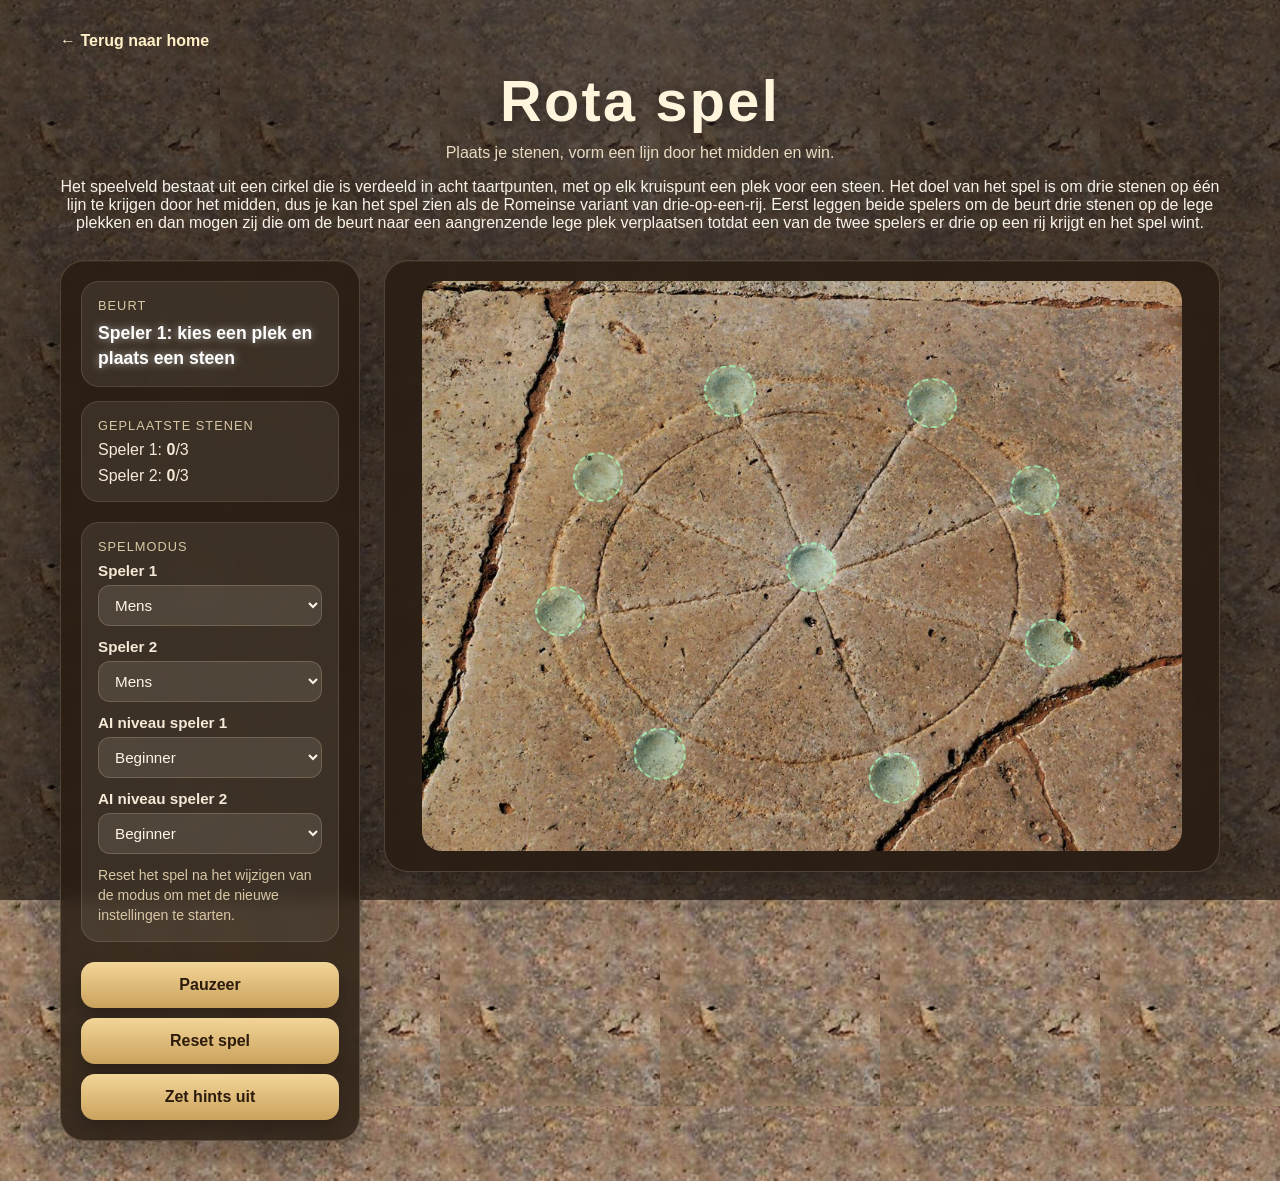
==== rota/index.html @ f35ca912 "Add files via upload" ====
<!DOCTYPE html>
<html lang="nl">
<head>
  <meta charset="UTF-8" />
  <meta name="viewport" content="width=device-width, initial-scale=1.0" />
  <title>Rota spel</title>
  <link rel="stylesheet" href="style.css" />
  <link rel="icon" href="favicon.ico" type="image/x-icon">
</head>
<body>
  <div class="page-overlay"></div>

  <main class="app">
    <a href="../index.html" class="back-link">← Terug naar home</a>
    <header class="topbar">
      <h1>Rota spel</h1>
      <p class="subtitle">Plaats je stenen, vorm een lijn door het midden en win.</p>
      <p>Het speelveld bestaat uit een cirkel die is verdeeld in acht taartpunten, 
        met op elk kruispunt een plek voor een steen. Het doel van het spel is
      om drie stenen op één lijn te krijgen door het midden, dus je kan het spel zien als
      de Romeinse variant van drie-op-een-rij. Eerst leggen beide spelers om de beurt 
      drie stenen op de lege plekken en dan mogen zij die om de beurt naar een aangrenzende lege 
      plek verplaatsen totdat een van de twee spelers er drie op een rij krijgt en het spel wint.</p>
    </header>

    <section class="game-shell">
      <aside class="info-panel">
        <div class="status-card">
          <span class="label">Beurt</span>
          <div id="turnText" class="value player-1">Speler 1 legt een steen</div>
          <div id="aiThinkingText" class="thinking-text hidden">AI denkt na…</div>
        </div>

        <div class="status-card small">
          <span class="label">Geplaatste stenen</span>
          <div class="stone-counts">
            <div>Speler 1: <strong id="countP1">0</strong>/3</div>
            <div>Speler 2: <strong id="countP2">0</strong>/3</div>
          </div>
        </div>

        <div class="status-card small">
          <span class="label">Spelmodus</span>
          <div class="controls-grid">
            <label class="control-field">
              <span>Speler 1</span>
              <select id="player1ModeSelect">
                <option value="human">Mens</option>
                <option value="ai">AI</option>
              </select>
            </label>
            <label class="control-field">
              <span>Speler 2</span>
              <select id="player2ModeSelect">
                <option value="human">Mens</option>
                <option value="ai">AI</option>
              </select>
            </label>
            <label class="control-field">
              <span>AI niveau speler 1</span>
              <select id="player1LevelSelect">
                <option value="beginner">Beginner</option>
                <option value="advanced">Gevorderd</option>
                <option value="pro">Pro</option>
              </select>
            </label>
            <label class="control-field">
              <span>AI niveau speler 2</span>
              <select id="player2LevelSelect">
                <option value="beginner">Beginner</option>
                <option value="advanced">Gevorderd</option>
                <option value="pro">Pro</option>
              </select>
            </label>           
          </div>
          <p class="settings-note">Reset het spel na het wijzigen van de modus om met de nieuwe instellingen te starten.</p>
        </div>
        <button id="pauseBtn" class="reset-btn">Pauzeer</button>
        <button id="resetBtn" class="reset-btn">Reset spel</button>
        <button id="toggleHintsBtn" class="reset-btn">Zet hints uit</button>
      </aside>

      <section class="board-panel">
        <div id="game">
          <img id="board" src="board.png" alt="Rota bord" />
          <div id="holes"></div>
          <div id="pieces"></div>
        </div>
      </section>
    </section>
  </main>

  <div id="winModal" class="modal hidden">
    <div class="modal-card">
      <h2>Spel afgelopen</h2>
      <p id="winMessage">Speler 1 wint!</p>
      <button id="playAgainBtn" class="modal-btn">Opnieuw spelen</button>
    </div>
  </div>

  <script src="script.js"></script>
</body>
</html>
---- rota/style.css ----
* {
  box-sizing: border-box;
}

body {
  margin: 0;
  min-height: 100vh;
  font-family: Arial, Helvetica, sans-serif;
  color: #f7f2e8;
  background-image: url("tile.png");
  background-repeat: repeat;
  background-size: 220px;
  position: relative;
}

.page-overlay {
  position: fixed;
  inset: 0;
  background:
    radial-gradient(circle at top, rgba(255,255,255,0.08), transparent 35%),
    rgba(18, 14, 10, 0.62);
  pointer-events: none;
}

.app {
  position: relative;
  z-index: 1;
  max-width: 1200px;
  margin: 0 auto;
  padding: 32px 20px 40px;
}

.topbar {
  text-align: center;
  margin-bottom: 28px;
}

.topbar h1 {
  margin: 0;
  font-size: clamp(2.2rem, 5vw, 3.6rem);
  letter-spacing: 0.04em;
  color: #fff5dd;
  text-shadow: 0 4px 18px rgba(0, 0, 0, 0.35);
}

.subtitle {
  margin: 10px 0 0;
  color: #e8dac0;
  font-size: 1rem;
}

.game-shell {
  display: grid;
  grid-template-columns: 300px 1fr;
  gap: 24px;
  align-items: start;
}

.info-panel,
.board-panel {
  background: rgba(40, 28, 18, 0.82);
  border: 1px solid rgba(255, 233, 186, 0.18);
  border-radius: 24px;
  box-shadow:
    0 14px 40px rgba(0, 0, 0, 0.28),
    inset 0 1px 0 rgba(255,255,255,0.06);
  backdrop-filter: blur(8px);
}

.info-panel {
  padding: 20px;
}

.status-card {
  background: rgba(255, 248, 234, 0.08);
  border: 1px solid rgba(255, 233, 186, 0.12);
  border-radius: 18px;
  padding: 16px;
  margin-bottom: 14px;
}

.status-card.small {
  margin-bottom: 20px;
}

.label {
  display: block;
  font-size: 0.8rem;
  text-transform: uppercase;
  letter-spacing: 0.08em;
  color: #d8c7a5;
  margin-bottom: 8px;
}

.value {
  font-size: 1.1rem;
  font-weight: 700;
  color: #fff5dd;
  line-height: 1.4;
}

.value.player-1 {
  color: #ffffff;
  text-shadow: 0 0 8px rgba(255,255,255,0.6);
}

.value.player-2 {
  color: #111111;
  text-shadow: 0 0 6px rgba(0,0,0,0.6);
}

.thinking-text {
  margin-top: 10px;
  font-size: 0.95rem;
  color: #ead9bb;
}

.hidden {
  display: none !important;
}

.stone-counts {
  display: grid;
  gap: 8px;
  color: #f5ead8;
}

.controls-grid {
  display: grid;
  gap: 12px;
}

.control-field {
  display: grid;
  gap: 6px;
  color: #f5ead8;
  font-size: 0.95rem;
}

.control-field span {
  color: #f5ead8;
  font-weight: 700;
}

.control-field select {
  width: 100%;
  border: 1px solid rgba(255, 233, 186, 0.18);
  border-radius: 12px;
  padding: 10px 12px;
  background: rgba(255, 248, 234, 0.1);
  color: #fff6e7;
  font-size: 0.95rem;
}

.control-field option {
  color: #24170f;
}

.settings-note {
  margin: 12px 0 0;
  color: #d8c7a5;
  font-size: 0.88rem;
  line-height: 1.4;
}

.reset-btn,
.modal-btn {
  width: 100%;
  border: none;
  border-radius: 14px;
  padding: 14px 18px;
  font-size: 1rem;
  font-weight: 700;
  cursor: pointer;
  transition: transform 0.15s ease, opacity 0.15s ease, box-shadow 0.15s ease;
  background: linear-gradient(180deg, #f3d598, #caa25c);
  color: #2d1b0c;
  box-shadow: 0 8px 20px rgba(0, 0, 0, 0.22);
}

.reset-btn:hover,
.modal-btn:hover {
  transform: translateY(-1px);
  opacity: 0.96;
}

.board-panel {
  padding: 20px;
  display: flex;
  justify-content: center;
  align-items: center;
}

#game {
  position: relative;
  width: min(100%, 760px);
  aspect-ratio: 4032 / 3024;
  border-radius: 20px;
  overflow: hidden;
}

#board {
  position: absolute;
  inset: 0;
  width: 100%;
  height: 100%;
  display: block;
  pointer-events: none;
  z-index: 1;
  user-select: none;
}

#holes {
  position: absolute;
  inset: 0;
  z-index: 2;
}

#pieces {
  position: absolute;
  inset: 0;
  z-index: 3;
  pointer-events: none;
}

.hole {
  position: absolute;
  transform: translate(-50%, -50%);
  border-radius: 50%;
  cursor: pointer;
  box-sizing: border-box;
  background: rgba(255, 220, 120, 0.14);
  border: 2px dashed rgba(255, 227, 160, 0.4);
  transition: opacity 0.15s ease, transform 0.15s ease, background 0.15s ease;
}

.hole:hover {
  background: rgba(255, 220, 120, 0.22);
  transform: translate(-50%, -50%) scale(1.03);
}

.hole.valid-target {
  background: rgba(128, 220, 160, 0.22);
  border-color: rgba(170, 255, 190, 0.7);
}

.hole.valid-target:hover {
  background: rgba(128, 220, 160, 0.28);
  transform: translate(-50%, -50%) scale(1.03);
}

.hole.occupied {
  pointer-events: none;
  opacity: 0;
}

.piece {
  position: absolute;
  width: 9%;
  aspect-ratio: 1 / 1;
  max-width: 72px;
  transform: translate(-50%, -50%);
  cursor: pointer;
  z-index: 3;
  transition: transform 0.15s ease, filter 0.15s ease;
  user-select: none;
  -webkit-user-drag: none;
  pointer-events: auto;
  object-fit: contain;
  display: block;
  background: transparent;
  border: 0;
}

.piece[data-player="1"] {
  filter: drop-shadow(0 6px 10px rgba(0,0,0,0.35));
}

.piece[data-player="2"] {
  filter: drop-shadow(0 6px 10px rgba(0,0,0,0.6));
}

.piece:hover {
  transform: translate(-50%, -50%) scale(1.08);
}

.piece.selected {
  transform: translate(-50%, -50%) scale(1.25);
}

.piece.ai-preview {
  transform: translate(-50%, -50%) scale(1.18);
}

.piece[data-player="1"].selected,
.piece[data-player="1"].ai-preview {
  filter:
    drop-shadow(0 0 0.35rem rgba(255, 240, 180, 0.85))
    drop-shadow(0 8px 14px rgba(0,0,0,0.45));
}

.piece[data-player="2"].selected,
.piece[data-player="2"].ai-preview {
  filter:
    drop-shadow(0 0 0.35rem rgba(255, 240, 180, 0.85))
    drop-shadow(0 8px 14px rgba(0,0,0,0.65));
}

.modal {
  position: fixed;
  inset: 0;
  z-index: 10;
  display: grid;
  place-items: center;
  background: rgba(0, 0, 0, 0.55);
  padding: 20px;
}

.modal-card {
  width: min(420px, 100%);
  background: linear-gradient(180deg, #3d2a1c, #24170f);
  color: #fff6e7;
  border: 1px solid rgba(255, 231, 187, 0.18);
  border-radius: 22px;
  padding: 28px 24px;
  text-align: center;
  box-shadow: 0 22px 60px rgba(0, 0, 0, 0.38);
}

.modal-card h2 {
  margin: 0 0 12px;
  font-size: 1.8rem;
}

.modal-card p {
  margin: 0 0 20px;
  color: #ead9bb;
  font-size: 1.05rem;
}

@media (max-width: 900px) {
  .game-shell {
    grid-template-columns: 1fr;
  }

  .info-panel {
    order: 2;
  }

  .board-panel {
    order: 1;
  }
}

@media (max-width: 600px) {
  .app {
    padding: 20px 14px 28px;
  }

  .info-panel,
  .board-panel {
    border-radius: 18px;
  }

  .piece {
    width: 40px;
    aspect-ratio: 1 / 1;
    object-fit: contain;
  }

  .piece[data-player="1"] {
    filter: drop-shadow(0 6px 10px rgba(0,0,0,0.35));
  }

  .piece[data-player="2"] {
    filter: drop-shadow(0 6px 10px rgba(0,0,0,0.7));
  }

  .piece[data-player="1"].selected,
  .piece[data-player="1"].ai-preview {
    filter:
      drop-shadow(0 0 0.35rem rgba(255, 240, 180, 0.85))
      drop-shadow(0 8px 14px rgba(0,0,0,0.45));
  }

  .piece[data-player="2"].selected,
  .piece[data-player="2"].ai-preview {
    filter:
      drop-shadow(0 0 0.35rem rgba(255, 240, 180, 0.85))
      drop-shadow(0 8px 14px rgba(0,0,0,0.7));
  }
}

@media (max-width: 900px) and (orientation: landscape) and (max-height: 500px) {
  body {
    overflow-y: auto;
    -webkit-overflow-scrolling: touch;
  }

  .app {
    max-width: 1200px;
    margin: 0 auto;
    padding: 12px;
  }

  .game-shell {
    grid-template-columns: 220px 1fr;
    gap: 12px;
    align-items: start;
  }

  .info-panel {
    display: block;
    order: 1;
    padding: 14px;
  }

  .board-panel {
    order: 2;
    padding: 10px;
    display: flex;
    justify-content: center;
    align-items: flex-start;
  }

  #game {
    height: calc(100dvh - 40px);
    width: auto;
    max-width: 100%;
    aspect-ratio: 4032 / 3024;
  }

  .status-card {
    padding: 12px;
    margin-bottom: 10px;
  }

  .reset-btn,
  .modal-btn {
    padding: 10px 14px;
    font-size: 0.95rem;
  }

  .topbar {
    margin-bottom: 12px;
  }

  .topbar h1 {
    font-size: clamp(1.5rem, 3vw, 2.2rem);
  }

  .subtitle {
    font-size: 0.95rem;
  }
}

.back-link {
  display: inline-block;
  margin-bottom: 18px;
  color: #fff0c8;
  text-decoration: none;
  font-weight: 700;
}

.back-link:hover {
  text-decoration: underline;
}

.reset-btn + .reset-btn {
  margin-top: 10px;
}
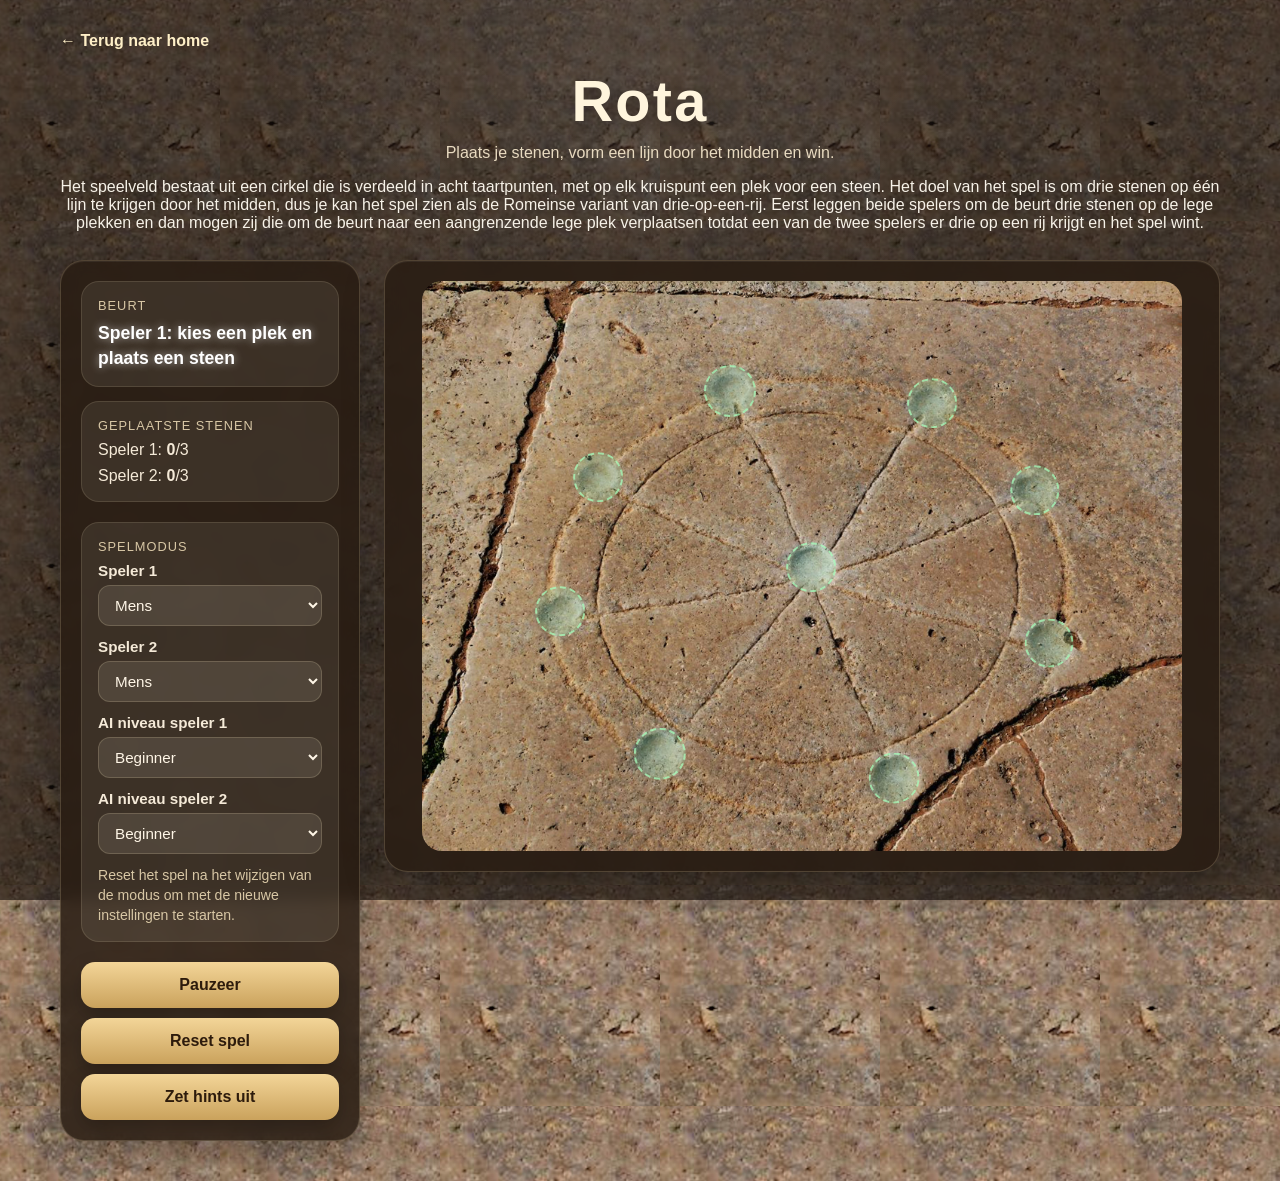
==== commit 13d4510e: "Update index.html" ====
--- a/rota/index.html
+++ b/rota/index.html
@@ -3,7 +3,7 @@
 <head>
   <meta charset="UTF-8" />
   <meta name="viewport" content="width=device-width, initial-scale=1.0" />
-  <title>Rota spel</title>
+  <title>Rota</title>
   <link rel="stylesheet" href="style.css" />
   <link rel="icon" href="favicon.ico" type="image/x-icon">
 </head>
@@ -13,7 +13,7 @@
   <main class="app">
     <a href="../index.html" class="back-link">← Terug naar home</a>
     <header class="topbar">
-      <h1>Rota spel</h1>
+      <h1>Rota</h1>
       <p class="subtitle">Plaats je stenen, vorm een lijn door het midden en win.</p>
       <p>Het speelveld bestaat uit een cirkel die is verdeeld in acht taartpunten, 
         met op elk kruispunt een plek voor een steen. Het doel van het spel is
